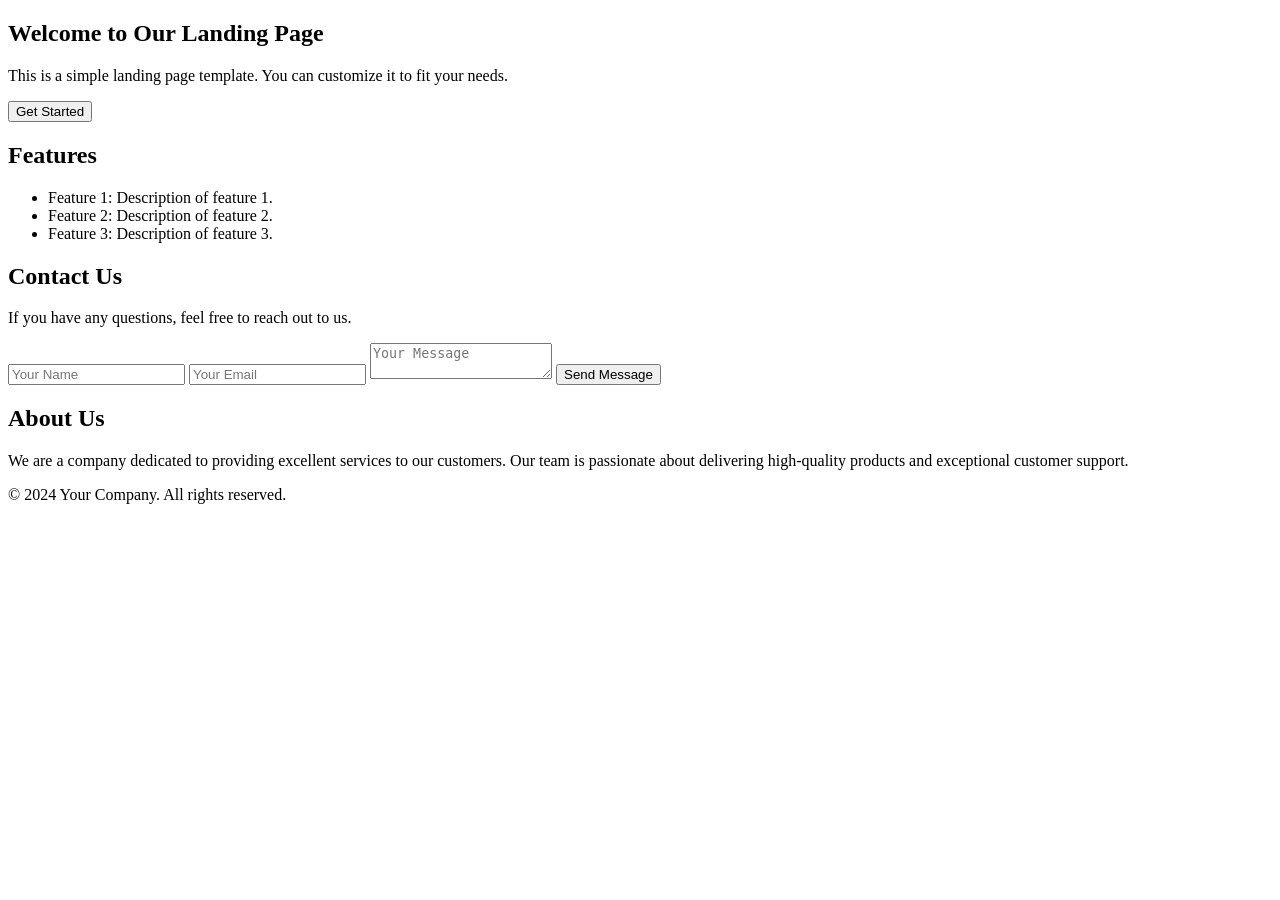
==== index.html @ 7ed0a08f "git status" ====
<!DOCTYPE html>
<html lang="en">
<head>
    <meta charset="UTF-8">
    <meta name="viewport" content="width=device-width, initial-scale=1.0">
    <title>Landing Page</title>
</head>
<body>
    <nav>
        <h1>Welcome to Our Landing Page</h1>
    </nav>
    <header
        <p>This is a simple landing page template. You can customize it to fit your needs.</p>
        <button>Get Started</button>
    </header>
    <section>
        <h2>Features</h2>
        <ul>
            <li>Feature 1: Description of feature 1.</li>
            <li>Feature 2: Description of feature 2.</li>
            <li>Feature 3: Description of feature 3.</li>
        </ul>
    </section>
    <section>
        <h2>Contact Us</h2>
        <p>If you have any questions, feel free to reach out to us.</p>
        <form>
            <input type="text" placeholder="Your Name" required>
            <input type="email" placeholder="Your Email" required>
            <textarea placeholder="Your Message" required></textarea>
            <button type="submit">Send Message</button>
        </form>
    </section>
    <section>
        <h2>About Us</h2>
        <p>We are a company dedicated to providing excellent services to our customers. Our team is passionate about delivering high-quality products and exceptional customer support.</p>
    </section>
    <footer>
        <p>&copy; 2024 Your Company. All rights reserved.</p>
    </footer>   
</body>
</html>
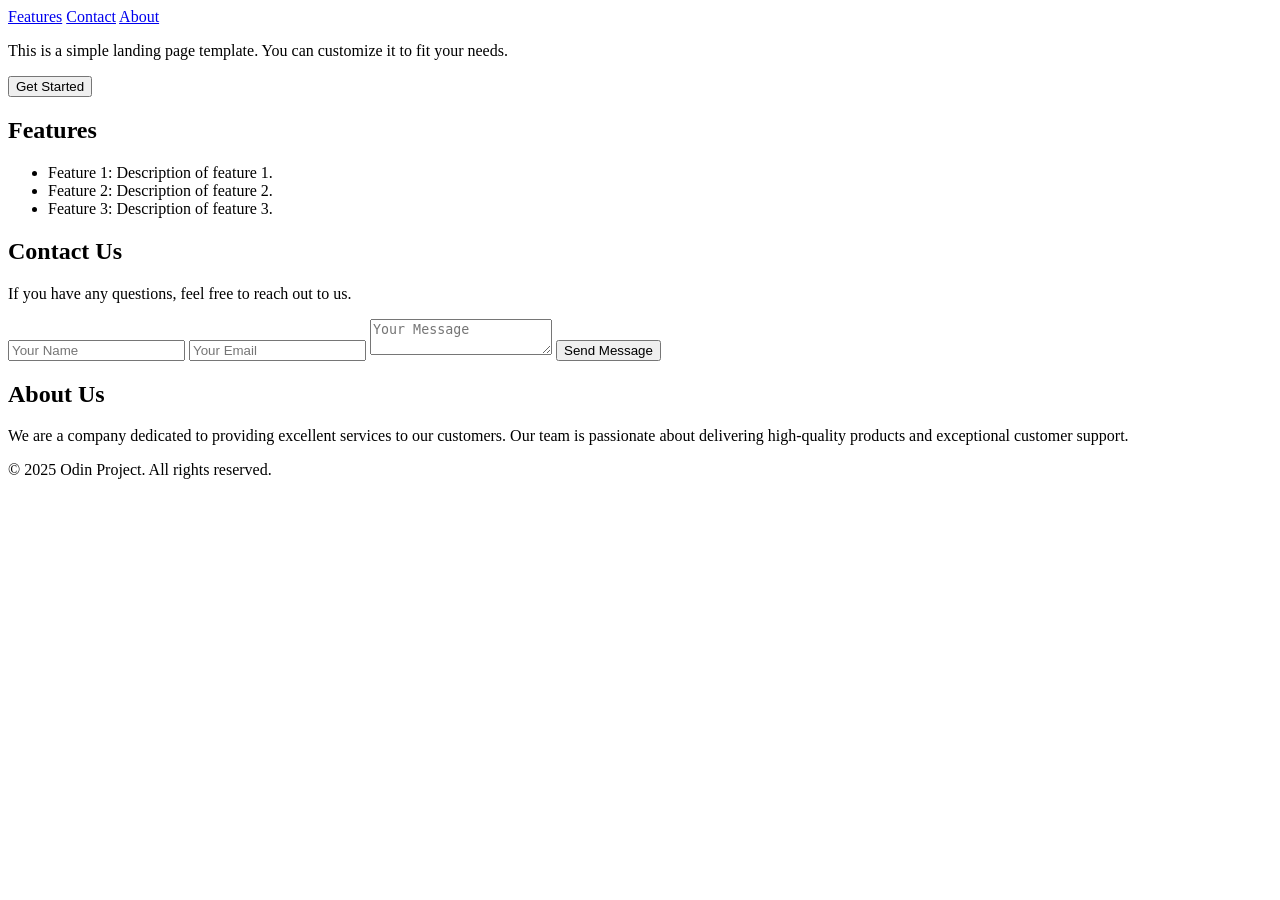
==== commit fcb99828: "index completo" ====
--- a/index.html
+++ b/index.html
@@ -6,10 +6,13 @@
     <title>Landing Page</title>
 </head>
 <body>
+  
+    <header>
     <nav>
-        <h1>Welcome to Our Landing Page</h1>
+        <a href="#features">Features</a>
+        <a href="#contact">Contact</a>
+        <a href="#about">About</a>
     </nav>
-    <header
         <p>This is a simple landing page template. You can customize it to fit your needs.</p>
         <button>Get Started</button>
     </header>
@@ -36,7 +39,7 @@
         <p>We are a company dedicated to providing excellent services to our customers. Our team is passionate about delivering high-quality products and exceptional customer support.</p>
     </section>
     <footer>
-        <p>&copy; 2024 Your Company. All rights reserved.</p>
+        <p>&copy; 2025 Odin Project. All rights reserved.</p>
     </footer>   
 </body>
 </html>
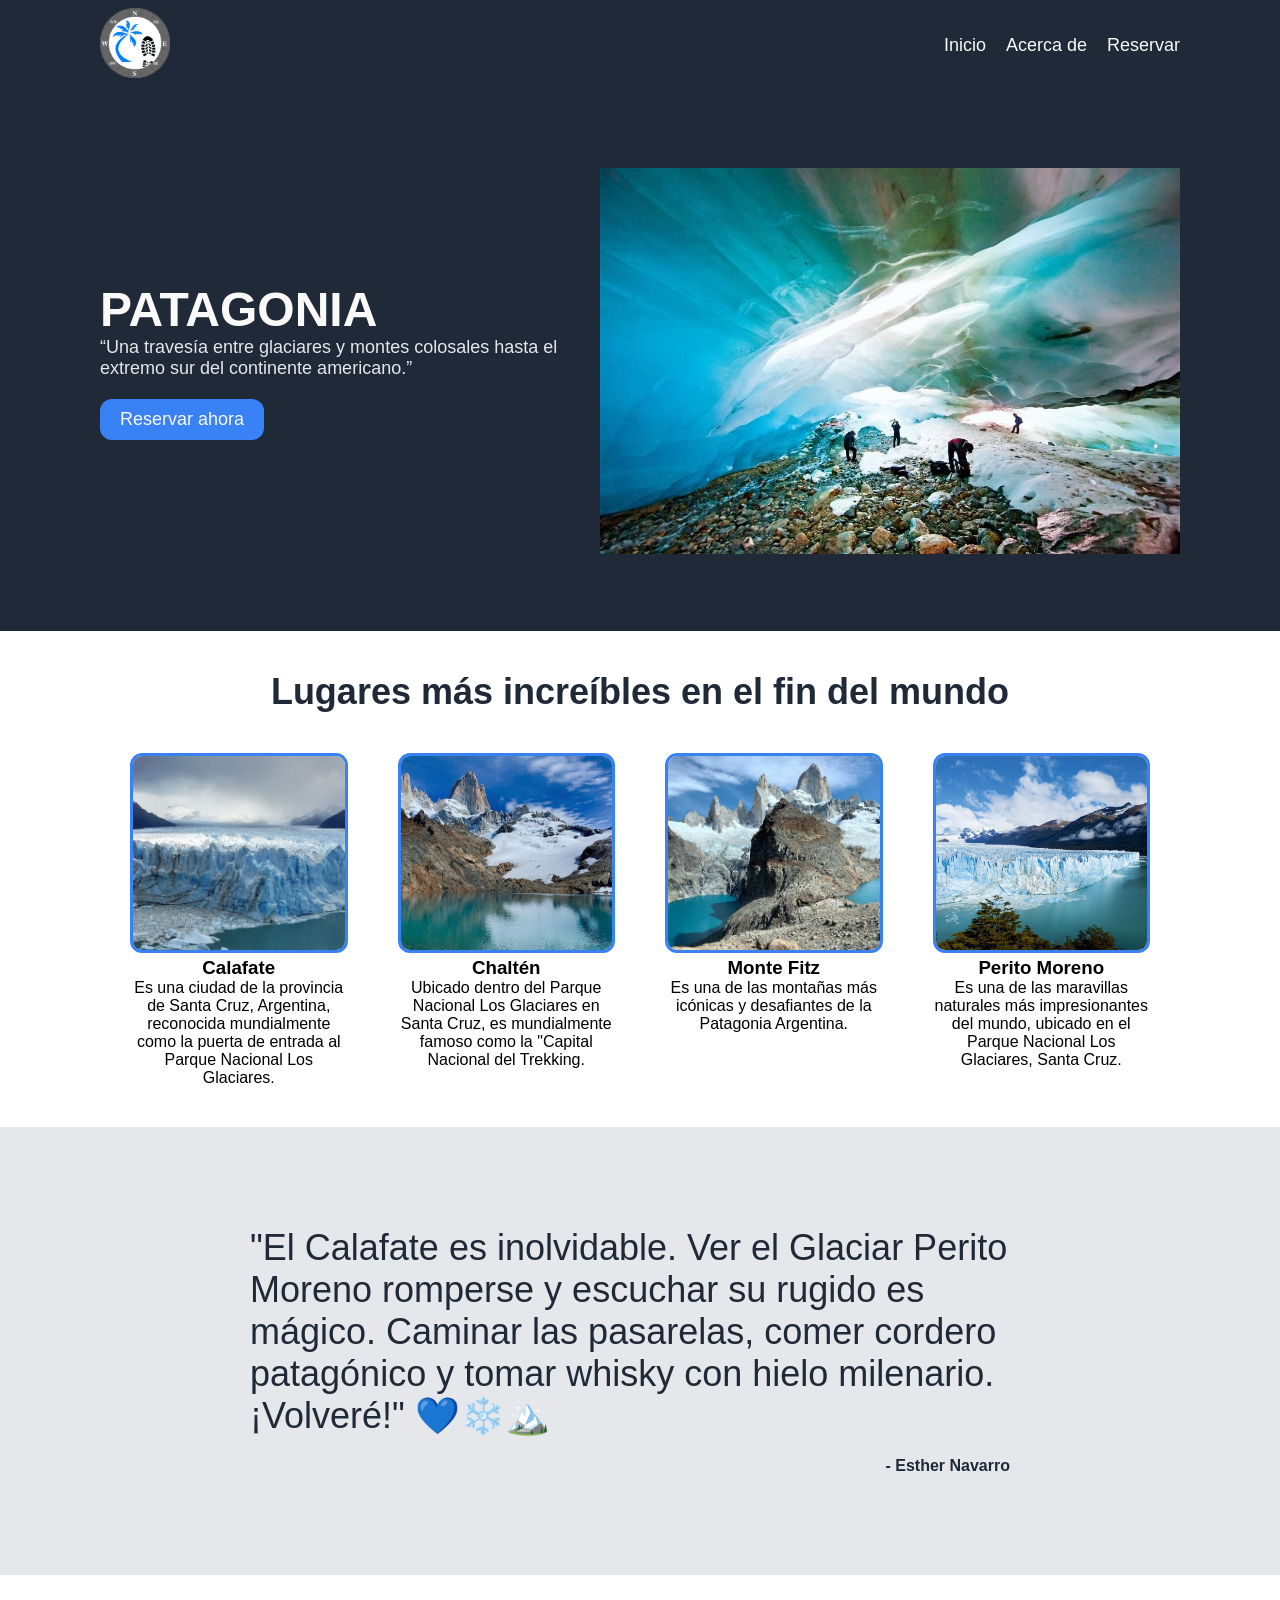
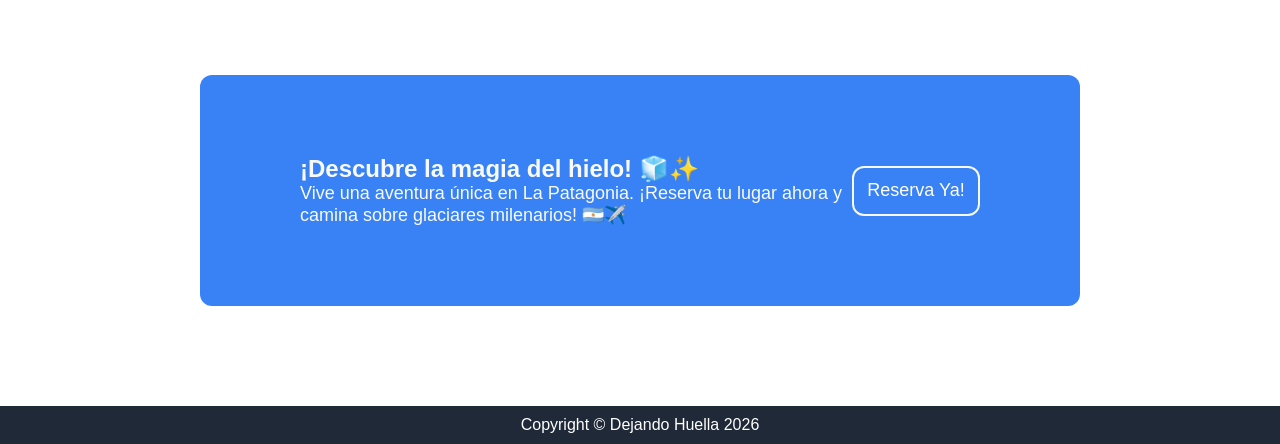
==== commit d6aa6419: "Páginas index, acerca, reservar fueron terminados con cambios de imágenes" ====
--- a/index.html
+++ b/index.html
@@ -3,43 +3,67 @@
 <head>
     <meta charset="UTF-8">
     <meta name="viewport" content="width=device-width, initial-scale=1.0">
+    <link rel="stylesheet" href="css/styles.css">
     <title>Landing Page</title>
 </head>
 <body>
   
-    <header>
-    <nav>
-        <a href="#features">Features</a>
-        <a href="#contact">Contact</a>
-        <a href="#about">About</a>
-    </nav>
-        <p>This is a simple landing page template. You can customize it to fit your needs.</p>
-        <button>Get Started</button>
-    </header>
-    <section>
-        <h2>Features</h2>
-        <ul>
-            <li>Feature 1: Description of feature 1.</li>
-            <li>Feature 2: Description of feature 2.</li>
-            <li>Feature 3: Description of feature 3.</li>
-        </ul>
+<header > 
+	<a href="index.html"><img id="logo" src="img/logo_ico.png" alt="logo" /></a>
+	<nav>
+		<a class="nav" href="index.html">Inicio</a>
+		<a class="nav" href="acerca.html">Acerca de</a>
+		<a class="nav" href="reservar.html">Reservar</a>
+	</nav>
+</header>
+<section id="hero">
+    <div>   
+		<h1 id="hero-title">PATAGONIA</h1>
+		<p id="hero-text"><q>Una travesía entre glaciares y montes colosales hasta el extremo sur del continente americano.</q></p>
+        <button class="btn-reservar"><a href="reservar.html">Reservar ahora</a></button>
+    </div>
+        <img id="hero-img" src="./img/maravilla_4.jpg" alt="Aventura en Patagonia">
+</section>
+
+<section>
+        <h2 id="info-title">Lugares más increíbles en el fin del mundo</h2>
+        <div id="info"> 
+            <div class="info-lugar">
+                <img src="./img/calafate.JPG" alt="Calafate">
+                <h3>Calafate</h3>
+                <p>Es una ciudad de la provincia de Santa Cruz, Argentina, reconocida mundialmente como la puerta de entrada al Parque Nacional Los Glaciares.</p>
+            </div>
+            <div class="info-lugar">
+                <img src="./img/chalten.JPG" alt="Chalten">
+                <h3>Chaltén</h3>
+                <p>Ubicado dentro del Parque Nacional Los Glaciares en Santa Cruz, es mundialmente famoso como la "Capital Nacional del Trekking.</p>
+            </div>
+            <div class="info-lugar">
+                <img src="./img/monte_fitz.JPG" alt="Monte Fitz">
+                <h3>Monte Fitz</h3>
+                <p>Es una de las montañas más icónicas y desafiantes de la Patagonia Argentina.</p>
+            </div>
+            <div class="info-lugar">
+                <img src="./img/perito_moreno.jpg" alt="Perito Moreno">
+                <h3>Perito Moreno</h3>
+                <p>Es una de las maravillas naturales más impresionantes del mundo, ubicado en el Parque Nacional Los Glaciares, Santa Cruz.</p>
+            </div>
+        </div>
     </section>
-    <section>
-        <h2>Contact Us</h2>
-        <p>If you have any questions, feel free to reach out to us.</p>
-        <form>
-            <input type="text" placeholder="Your Name" required>
-            <input type="email" placeholder="Your Email" required>
-            <textarea placeholder="Your Message" required></textarea>
-            <button type="submit">Send Message</button>
-        </form>
+    <section id="testimonios">
+        <p id="testimonios-text">"El Calafate es inolvidable. Ver el Glaciar Perito Moreno romperse y escuchar su rugido es mágico. Caminar las pasarelas, comer cordero patagónico y tomar whisky con hielo milenario. ¡Volveré!" 💙❄️🏔️</p>
+        <p id="testimonios-title">- Esther Navarro</p>
+        
     </section>
-    <section>
-        <h2>About Us</h2>
-        <p>We are a company dedicated to providing excellent services to our customers. Our team is passionate about delivering high-quality products and exceptional customer support.</p>
+    <section id="cta">
+        <div>   
+        <p id="cta-title">¡Descubre la magia del hielo! 🧊✨</p>
+        <p id="cta-text">Vive una aventura única en La Patagonia. ¡Reserva tu lugar ahora y camina sobre glaciares milenarios! 🇦🇷✈️</p>
+        </div>
+        <button class="btn-reservar-cta"><a href="reservar.html">Reserva Ya!</a></button>
     </section>
     <footer>
-        <p>&copy; 2025 Odin Project. All rights reserved.</p>
+        <p>Copyright &copy; Dejando Huella 2026</p>
     </footer>   
 </body>
 </html>
--- a/css/styles.css
+++ b/css/styles.css
@@ -0,0 +1,318 @@
+* {
+    margin: 0;
+    padding: 0;
+    box-sizing: border-box;
+    font-family: 'Roboto', sans-serif;
+}
+
+header {
+    background-color: #1f2937;
+    padding: 8px 100px;
+    text-align: center;
+    font-size: 18px;
+    display: flex;
+    align-items: center;
+    justify-content: space-between;
+}
+
+#logo {
+    width: 70px;
+}
+
+header nav {
+    display: flex;
+    gap: 20px;
+    align-items: end;
+}
+
+.nav, .btn-reservar a {
+    color: #f9faf8;
+    text-decoration: none;
+}
+
+.nav:hover {
+    border-bottom: 2px solid #f9faf8;
+}
+
+#active {
+    border-bottom: 2px solid #f9faf8;
+}
+
+#hero {
+    background-color: #1f2937;
+    background-size: cover;
+    height: 60vh;
+    padding: 20px 100px;
+    display: flex;
+    text-align: left;
+    align-items: center;
+}
+
+#hero-img {
+    margin: auto;
+    width: 605px;
+    height: 386px;
+}
+
+#hero-title {
+    color: #f9faf8;
+    font-size: 48px;
+    font-weight: 900;
+}
+
+#hero-text {
+    color: #e5e7eb;
+    font-size: 18px;
+    margin-top: 0px;
+    padding-right: 30px;
+}
+
+#hero-logo-text {
+    width: 24px;
+    color: #f9faf8;
+    margin-top: 20px;
+}
+
+.btn-reservar {
+    background-color: #3882f6;
+    color: #fff;
+    text-decoration: none;
+    border: none;
+    border-radius: 12px;
+    padding: 10px 20px;
+    font-size: 18px;
+    cursor: pointer;
+    margin-top: 20px;
+}
+
+#info-title {
+    display: block;
+    margin: 40px auto 0px auto;
+    font-size: 36px;
+    font-weight: 900;
+    color: #1f2937;
+    text-align: center;
+}
+
+#info {
+    margin: 10px;
+    padding: 10px 100px;
+    display: flex;
+    gap: 10px;
+}
+
+.info-lugar {
+    padding: 20px;
+    text-align: center;
+    flex: 1;
+}
+
+.info-lugar img {
+    width: 100%;
+    height: 200px;
+    object-fit: cover;
+    border-radius: 12px;
+    border: #3882f6 solid 3px;
+}
+
+#testimonios {
+    background-color: #e5e7eb;
+    color: #1f2937;
+    padding: 100px 250px;
+}
+#testimonios-text {
+    font-size: 36px;
+    font-weight: 300;
+    text-align: left;
+}
+
+#testimonios-title {
+    font-size: 16px;
+    font-weight: 900;
+    margin: 20px 20px 0px auto;
+    text-align: right;
+}
+
+#cta {
+    display: flex;
+    align-items: center;
+    margin: 100px 200px;
+    padding: 80px 100px;
+    text-align: left;
+    border: none;
+    background-color: #3882f6;
+    border-radius: 12px;
+}
+
+#cta-title {
+    font-size: 24px;
+    font-weight: 900;
+    color: #f9faf8;
+}
+
+#cta-text {
+    font-size: 18px;
+    font-weight: 300;
+    
+    color:#f9faf8;
+}
+
+.btn-reservar-cta {
+    background-color: #3882f6;
+    border: 2px solid #f9faf8;
+    border-radius: 12px;
+    font-size: 18px;
+    cursor: pointer;
+    width: 200px;
+    height: 50px;
+}
+
+.btn-reservar-cta a {
+    color: #fff;
+    text-decoration: none;
+}
+
+footer {
+    background-color: #1f2937;
+    color: #fff;
+    text-align: center;
+    padding: 10px;
+    width: 100%;
+    bottom: 0;
+
+    display: grid;
+    grid-template-rows: auto 1fr auto;
+}
+
+/* Acerca de */
+
+#hero-acerca {
+    background-image: url("../img/maravilla_5.jpg");
+    background-repeat: no-repeat;            
+    background-attachment: inherit;
+    background-size: cover;
+    background-position: bottom;
+    background-color: rgba(31, 41, 55, 0.4);
+    background-blend-mode: darken;
+    height: 60vh;
+    padding: 20px 100px;
+    display: flex;
+    text-align: left;
+    align-items: center;
+    text-shadow: 3px 1px 1px #000;
+}
+
+.info-acerca {
+    margin: 10px auto;
+    padding: 10px 200px;
+    display: block;
+}
+
+.info-lugar-acerca {
+    display: flex;
+    padding: 20px;
+    text-align: center;
+    margin-bottom: 20px;
+}
+
+.img-acerca {
+    width: 300px;
+    height: 200px;
+    object-fit: cover;
+    border-radius: 12px;
+    border: #3882f6 solid 3px;
+    margin-right: 20px;
+}
+
+.info-text-acerca {
+    display: block;
+    text-align: left;
+}
+
+.info-text-acerca h3 {
+    font-size: 24px;
+    font-weight: 900;
+    color: #1f2937;
+    margin: 0 15px;
+}
+
+.acerca-texto {
+    margin: 15px;
+    font-size: 18px;
+    color: #1f2937;
+}
+
+figure {
+    padding: 30px 10px 30px 10px;
+	margin: auto;
+	display: grid;
+    grid-template-columns: repeat(auto-fit, minmax(300px, 1fr));
+    gap: 5px;
+}
+
+figure img {
+    width: 100%;
+    height: 200px;
+    object-fit: cover;
+}
+
+/* Reservación */
+
+#hero-reservar {
+    background-image: url("../img/fuentes_1.jpg");
+    background-repeat: no-repeat;            
+    background-attachment: inherit;
+    background-size: cover;
+    background-position: top;
+    background-color: rgba(31, 41, 55, 0.4);
+    background-blend-mode: darken;
+    height: 60vh;
+    padding: 20px 100px;
+    display: flex;
+    text-align: left;
+    align-items: center;
+    text-shadow: 3px 1px 1px #000;
+}
+
+#reservar {
+    background-image: url("../img/patagonia_3.jpg");
+    background-repeat: no-repeat;            
+    background-attachment: inherit;
+    background-size: cover;
+    background-position: top;
+    background-color: rgba(31, 41, 55, 0.6);
+    background-blend-mode: darken;
+    margin: 0 auto;
+    padding: 10px 200px;
+    display: block;
+}
+
+.form {
+	margin: 30px auto;
+	width: 580px;
+    
+ }
+ 
+ #form {
+	color: white;
+	padding: 10px 30px 0px 50px;
+ }
+
+ legend {
+    font-size: 24px;
+    font-weight: 700;
+    color: #f9faf8;
+    margin: 20px auto;
+    padding: 0 10px;
+}
+ 
+ .btn-form {
+	cursor: pointer;
+    background-color: rgba(249, 250, 248, 0.8);
+    border: 2px solid #f9faf8;
+    border-radius: 8px;
+    font-size: 18px;
+    cursor: pointer;
+    width: 100%;
+    height: 40px;
+ }
